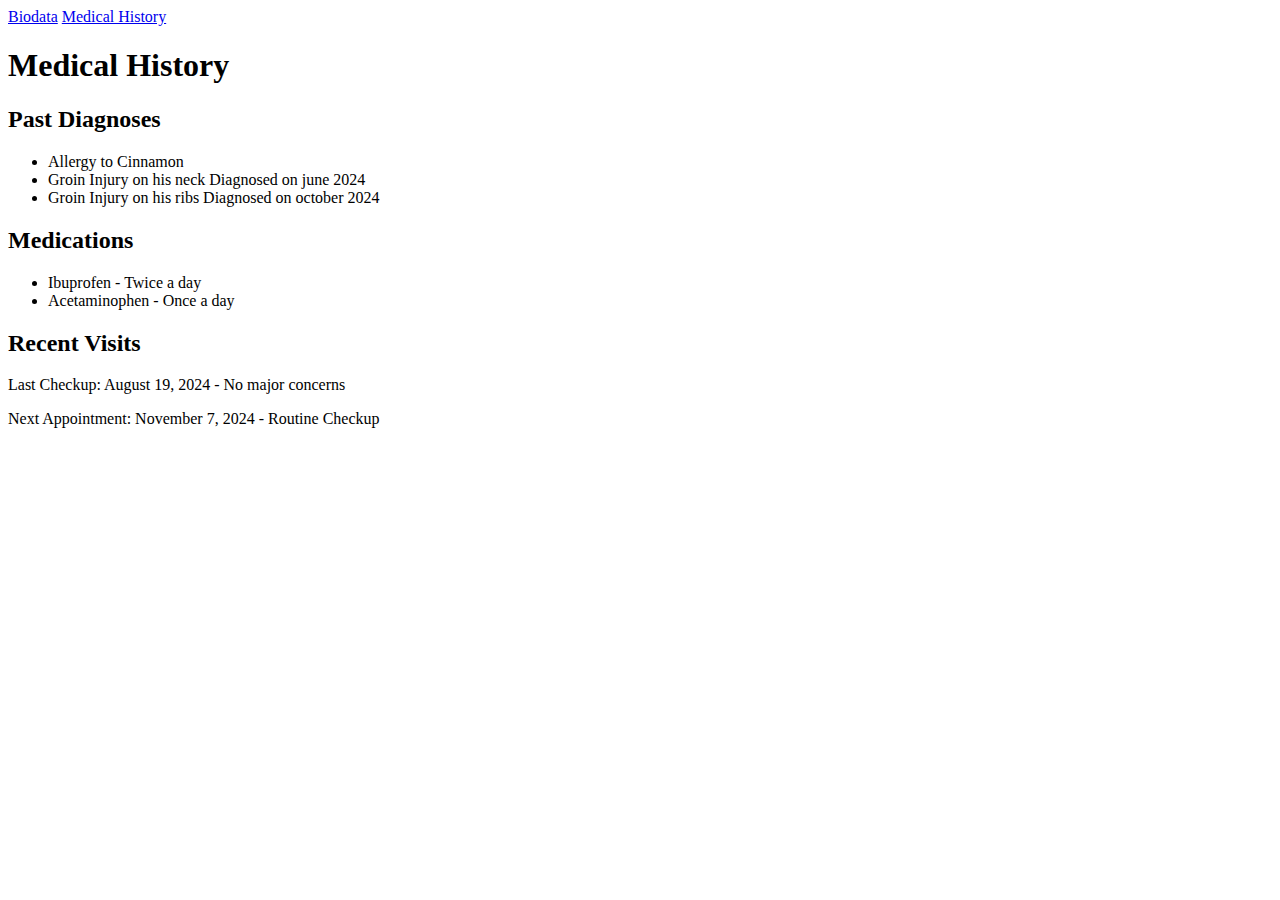
==== medical.html @ 5a08f8ec "Add files via upload" ====
<!DOCTYPE html>
<html lang="en">
<head>
    <meta charset="UTF-8">
    <meta name="viewport" content="width=device-width, initial-scale=1.0">
    <title>Medical History - Yash Negi</title>
    <link rel="stylesheet" href="styles.css">
</head>
<body>

    <div class="container">
        <nav>
            <a href="bio.html">Biodata</a>
            <a href="medical.html" class="active">Medical History</a>
        </nav>

        <div class="section">
            <h1>Medical History</h1>
            <h2>Past Diagnoses</h2>
            <ul>
                <li>Allergy to Cinnamon</li>
                <li>Groin Injury on his neck Diagnosed on june 2024</li>
                <li>Groin Injury on his ribs Diagnosed on october 2024</li>
            </ul>
        </div>

        <div class="section">
            <h2>Medications</h2>
            <ul>
                <li>Ibuprofen - Twice a day</li>
                <li>Acetaminophen - Once a day</li>
            </ul>
        </div>

        <div class="section">
            <h2>Recent Visits</h2>
            <p>Last Checkup: August 19, 2024 - No major concerns</p>
            <p>Next Appointment: November 7, 2024 - Routine Checkup</p>
        </div>

    </div>

</body>
</html>
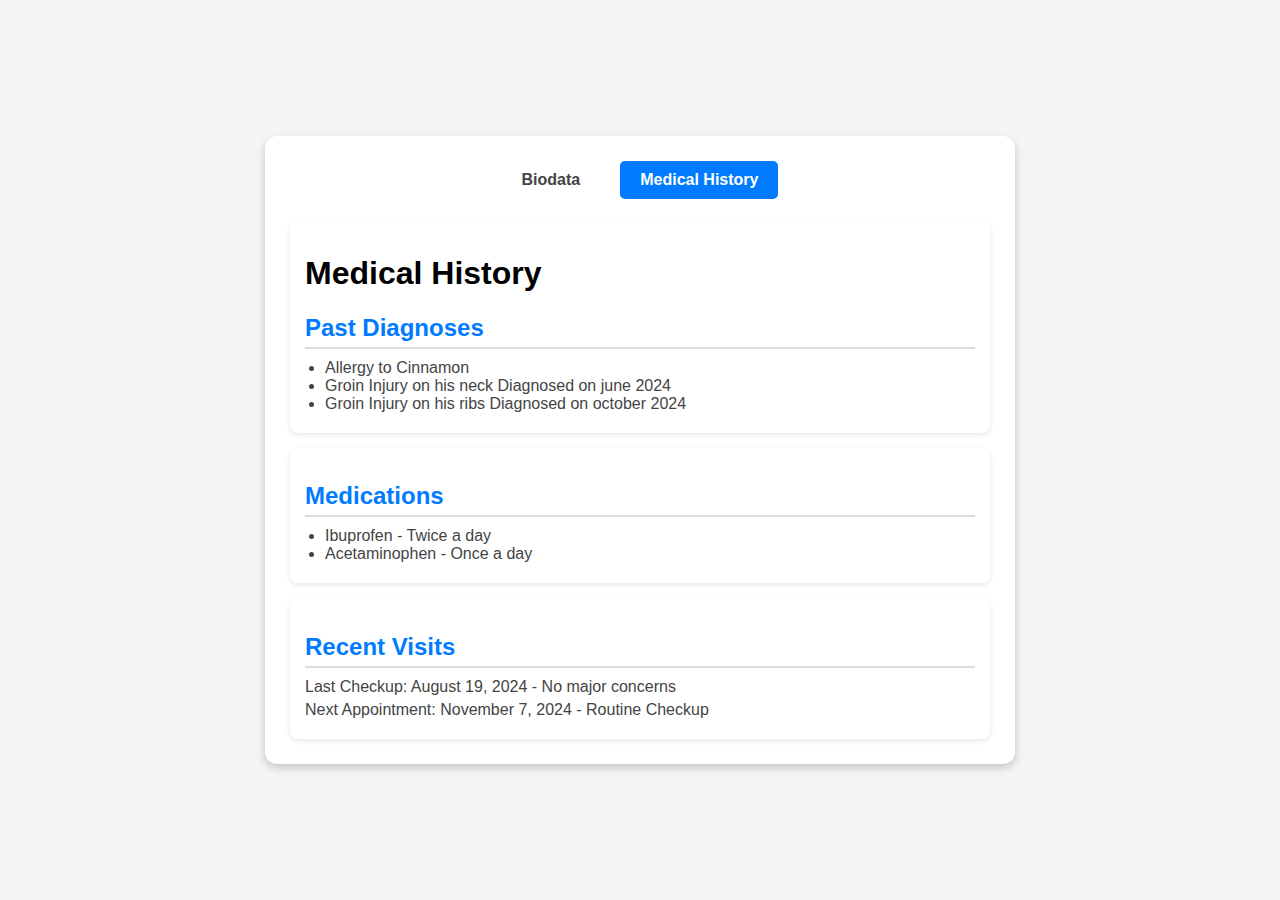
==== commit 5ed43333: "Update medical.html" ====
--- a/medical.html
+++ b/medical.html
@@ -10,7 +10,7 @@
 
     <div class="container">
         <nav>
-            <a href="bio.html">Biodata</a>
+            <a href="index.html">Biodata</a>
             <a href="medical.html" class="active">Medical History</a>
         </nav>
 
@@ -41,4 +41,4 @@
     </div>
 
 </body>
-</html>+</html>
--- a/styles.css
+++ b/styles.css
@@ -0,0 +1,100 @@
+
+body {
+    font-family: 'Arial', sans-serif;
+    background-color: #f5f5f5;
+    margin: 0;
+    padding: 0;
+    display: flex;
+    justify-content: center;
+    align-items: center;
+    height: 100vh;
+}
+
+
+.container {
+    background: white;
+    width: 60%;
+    max-width: 700px;
+    padding: 25px;
+    border-radius: 12px;
+    box-shadow: 0 4px 10px rgba(0, 0, 0, 0.2);
+    text-align: center;
+}
+
+
+nav {
+    display: flex;
+    justify-content: center;
+    margin-bottom: 20px;
+}
+
+nav a {
+    text-decoration: none;
+    padding: 10px 20px;
+    margin: 0 10px;
+    color: #444;
+    font-weight: bold;
+    border-radius: 5px;
+    transition: 0.3s;
+}
+
+nav a:hover, .active {
+    background-color: #007bff;
+    color: white;
+}
+
+
+.profile img {
+    width: 120px;
+    height: 120px;
+    border-radius: 50%;
+    border: 3px solid #007bff;
+    margin-bottom: 10px;
+}
+
+.profile h1 {
+    color: #333;
+    margin: 5px 0;
+}
+
+.profile .title {
+    color: #777;
+    font-size: 16px;
+}
+
+
+.section {
+    text-align: left;
+    background: #fff;
+    padding: 15px;
+    margin-top: 15px;
+    border-radius: 8px;
+    box-shadow: 0 2px 5px rgba(0, 0, 0, 0.1);
+}
+
+.section h2 {
+    color: #007bff;
+    border-bottom: 2px solid #ddd;
+    padding-bottom: 5px;
+    margin-bottom: 10px;
+}
+
+.section p, .section ul {
+    font-size: 16px;
+    color: #444;
+    margin: 5px 0;
+}
+
+.section ul {
+    padding-left: 20px;
+}
+
+a {
+    color: #007bff;
+    text-decoration: none;
+}
+
+a:hover {
+    text-decoration: underline;
+}
+
